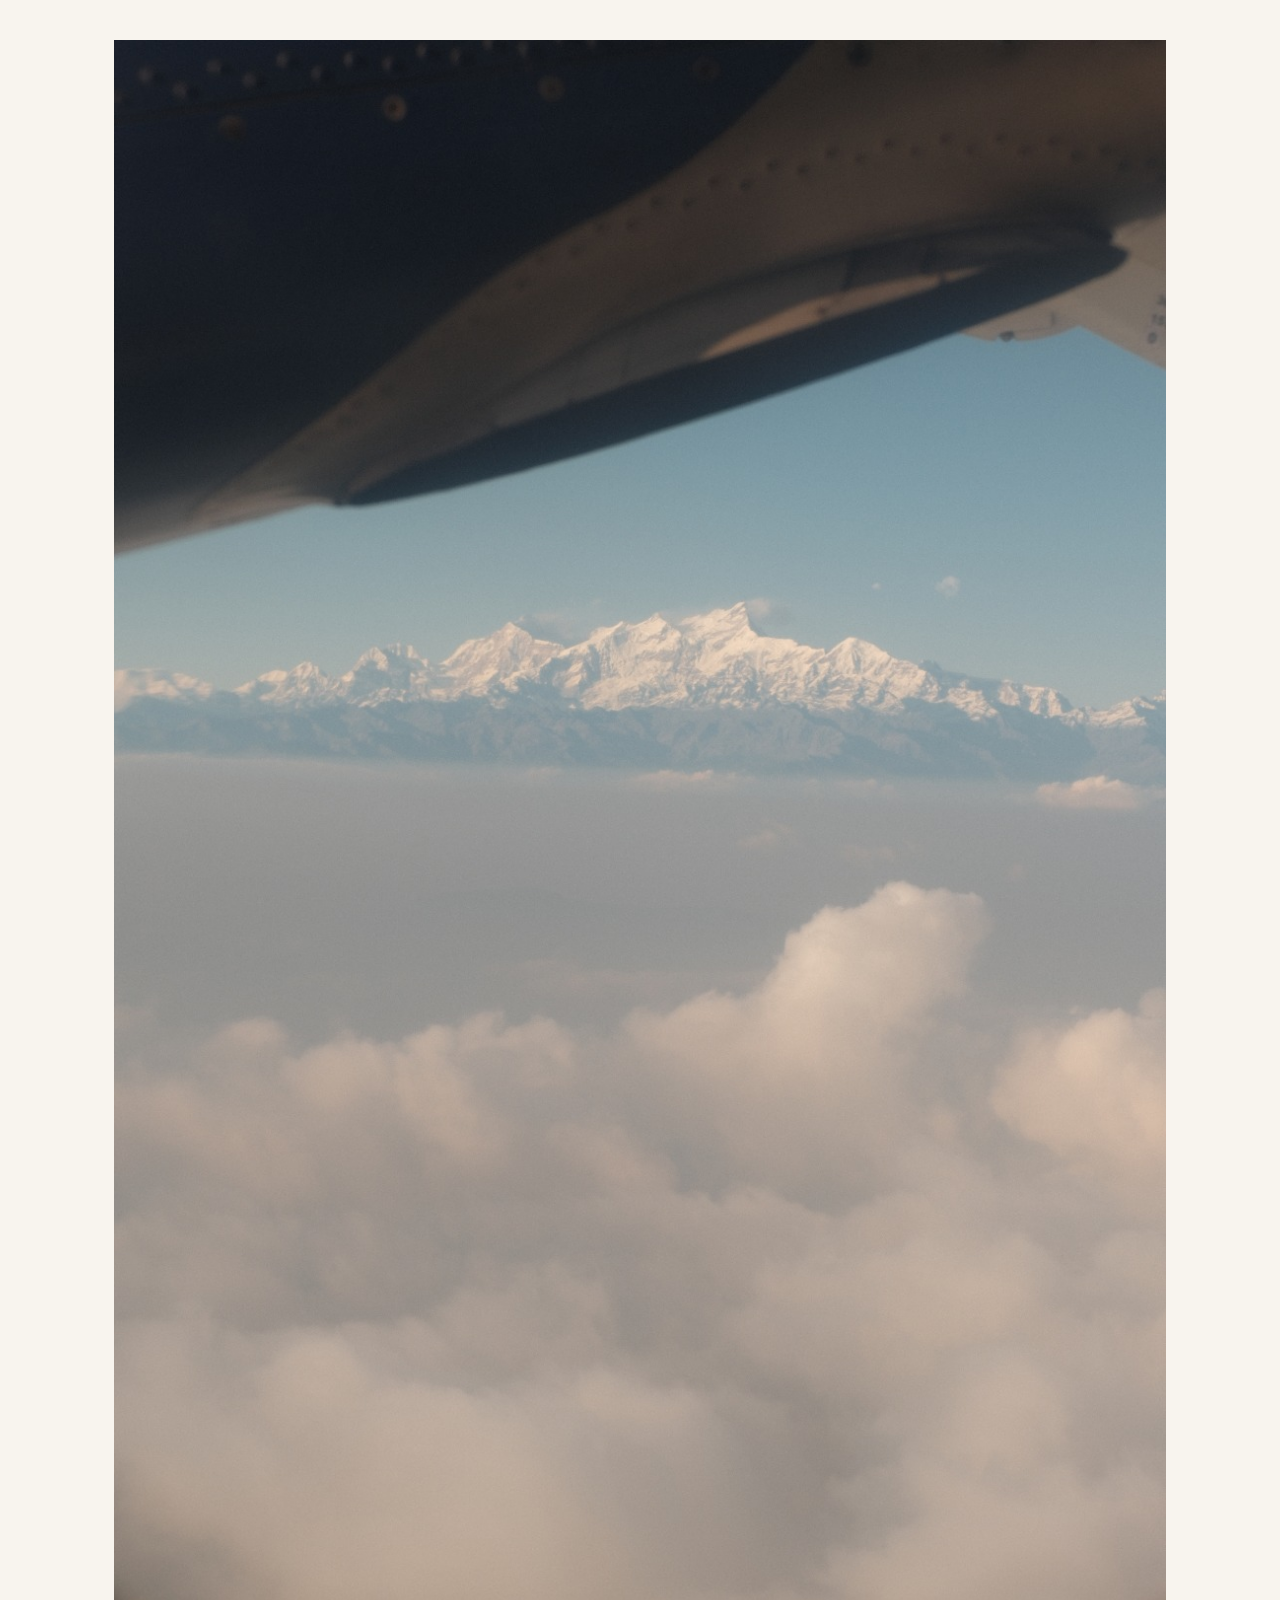
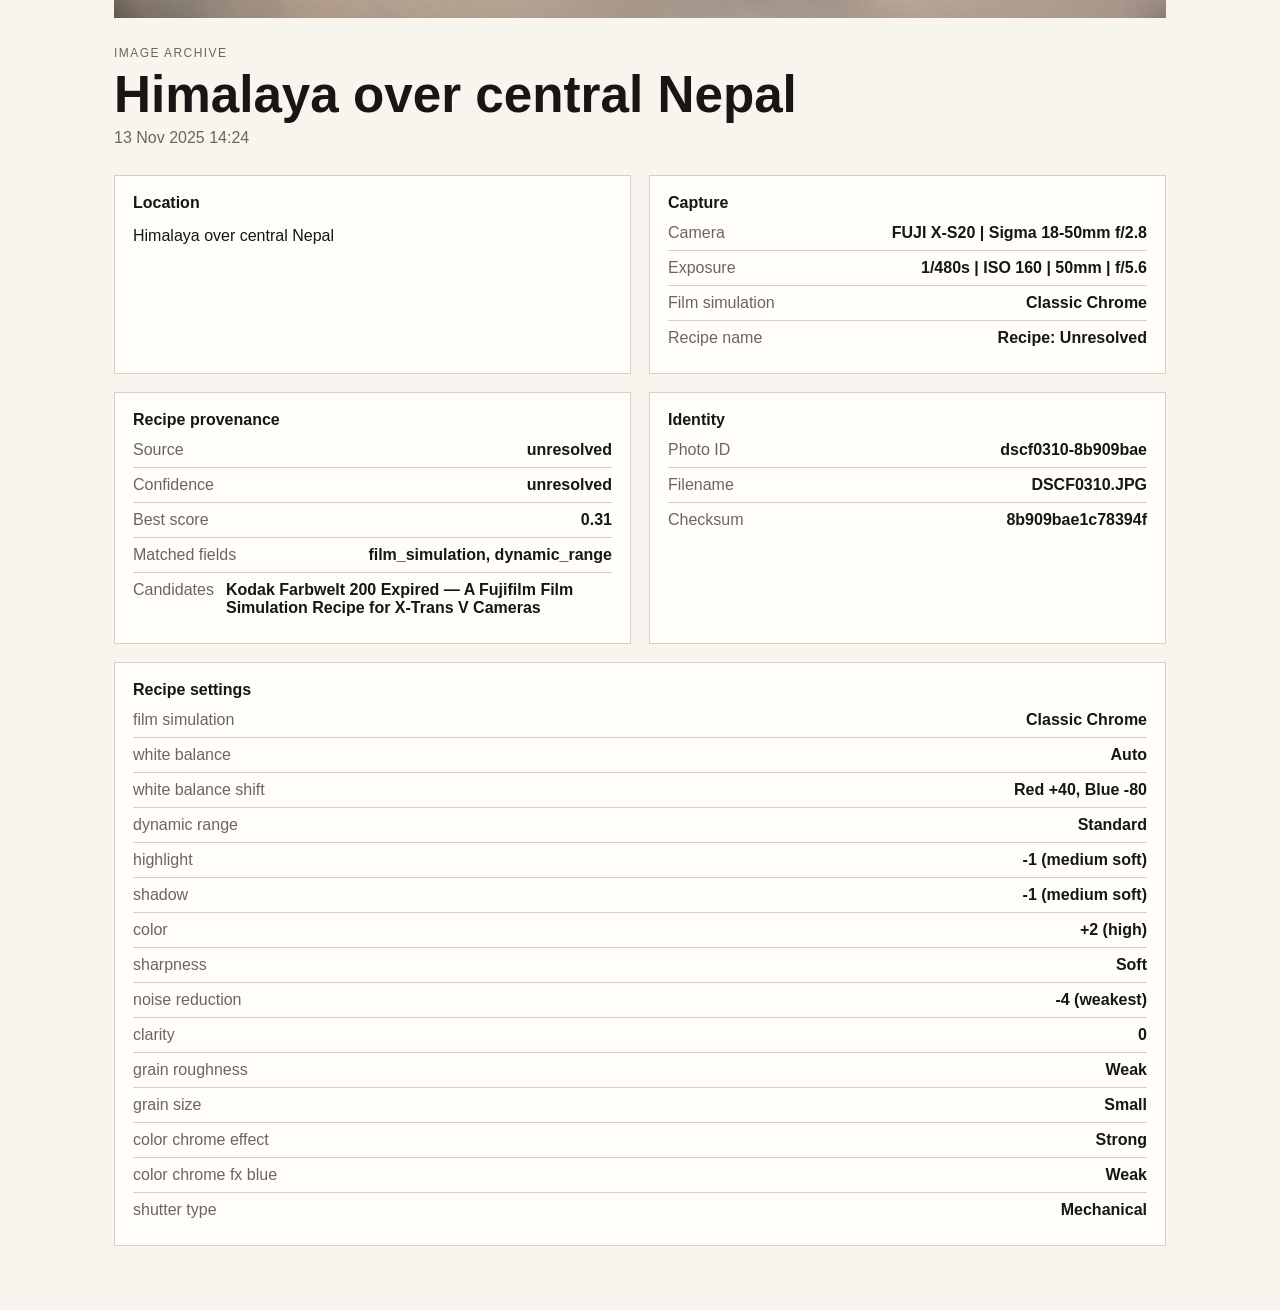
==== p/dscf0310-8b909bae/index.html @ 3bfbaed7 "Publish photo archive" ====
<!doctype html>
<html lang="en">
<head>
  <meta charset="utf-8" />
  <meta name="viewport" content="width=device-width, initial-scale=1" />
  <meta name="photo-id" content="dscf0310-8b909bae" />
  <title>Himalaya over central Nepal - dscf0310-8b909bae</title>
  <link rel="stylesheet" href="/assets/site.css" />
</head>
<body data-photo-id="dscf0310-8b909bae">
  <main class="wrap page" data-photo-id="dscf0310-8b909bae">
    <figure class="hero">
      <img src="/images/dscf0310-8b909bae/hero.jpg" alt="Himalaya over central Nepal" />
    </figure>
    <header class="page-header">
      <p class="eyebrow">Image Archive</p>
      <h1>Himalaya over central Nepal</h1>
      <p class="lede">13 Nov 2025  14:24</p>
    </header>
    <section class="meta-grid">
      <section class="meta-card">
        <h3>Location</h3>
        <p>Himalaya over central Nepal</p>
        <p class="muted"></p>
      </section>
      <section class="meta-card">
        <h3>Capture</h3>
        <ul>
          <li><span>Camera</span><strong>FUJI X-S20  |  Sigma 18-50mm f/2.8</strong></li>
          <li><span>Exposure</span><strong>1/480s  |  ISO 160  |  50mm  |  f/5.6</strong></li>
          <li><span>Film simulation</span><strong>Classic Chrome</strong></li>
          <li><span>Recipe name</span><strong>Recipe: Unresolved</strong></li>
        </ul>
      </section>
      <section class="meta-card">
        <h3>Recipe provenance</h3>
        <ul>
          <li><span>Source</span><strong>unresolved</strong></li>
          <li><span>Confidence</span><strong>unresolved</strong></li>
          <li><span>Best score</span><strong>0.31</strong></li>
          <li><span>Matched fields</span><strong>film_simulation, dynamic_range</strong></li>
          <li><span>Candidates</span><strong>Kodak Farbwelt 200 Expired — A Fujifilm Film Simulation Recipe for X-Trans V Cameras</strong></li>
        </ul>
      </section>
      <section class="meta-card">
        <h3>Identity</h3>
        <ul>
          <li><span>Photo ID</span><strong>dscf0310-8b909bae</strong></li>
          <li><span>Filename</span><strong>DSCF0310.JPG</strong></li>
          <li><span>Checksum</span><strong>8b909bae1c78394f</strong></li>
        </ul>
      </section>
      
      
      <section class="meta-card wide">
        <h3>Recipe settings</h3>
        <ul class="settings-list">
          <li><span>film simulation</span><strong>Classic Chrome</strong></li>
<li><span>white balance</span><strong>Auto</strong></li>
<li><span>white balance shift</span><strong>Red +40, Blue -80</strong></li>
<li><span>dynamic range</span><strong>Standard</strong></li>
<li><span>highlight</span><strong>-1 (medium soft)</strong></li>
<li><span>shadow</span><strong>-1 (medium soft)</strong></li>
<li><span>color</span><strong>+2 (high)</strong></li>
<li><span>sharpness</span><strong>Soft</strong></li>
<li><span>noise reduction</span><strong>-4 (weakest)</strong></li>
<li><span>clarity</span><strong>0</strong></li>
<li><span>grain roughness</span><strong>Weak</strong></li>
<li><span>grain size</span><strong>Small</strong></li>
<li><span>color chrome effect</span><strong>Strong</strong></li>
<li><span>color chrome fx blue</span><strong>Weak</strong></li>
<li><span>shutter type</span><strong>Mechanical</strong></li>
        </ul>
      </section>
    </section>
  </main>
</body>
</html>
---- assets/site.css ----
:root {
  --paper: #f8f4ee;
  --ink: #181614;
  --muted: #6d655d;
  --rule: #d9cec0;
  --accent: #8c6e44;
  --panel: #fffdfa;
}

* { box-sizing: border-box; }
body {
  margin: 0;
  background: var(--paper);
  color: var(--ink);
  font-family: "Public Sans", Arial, sans-serif;
}
a { color: inherit; }
.wrap {
  max-width: 1100px;
  margin: 0 auto;
  padding: 40px 24px 64px;
}
.site-header, .page-header {
  margin-bottom: 28px;
}
.eyebrow {
  margin: 0 0 8px;
  text-transform: uppercase;
  letter-spacing: .12em;
  font-size: 12px;
  color: var(--muted);
}
h1 {
  margin: 0 0 8px;
  font-size: clamp(28px, 4vw, 52px);
  line-height: 1.05;
}
.lede {
  margin: 0;
  color: var(--muted);
}
.grid {
  display: grid;
  grid-template-columns: repeat(auto-fill, minmax(240px, 1fr));
  gap: 18px;
}
.card {
  display: block;
  text-decoration: none;
  background: var(--panel);
  border: 1px solid var(--rule);
  padding: 10px;
}
.card img {
  width: 100%;
  display: block;
  margin-bottom: 10px;
}
.card__label {
  display: block;
  font-weight: 600;
}
.card__meta {
  display: block;
  margin-top: 4px;
  color: var(--muted);
  font-size: 14px;
}
.hero {
  margin: 0 0 28px;
}
.hero img {
  width: 100%;
  display: block;
}
.meta-grid {
  display: grid;
  grid-template-columns: repeat(2, minmax(0, 1fr));
  gap: 18px;
}
.meta-card {
  background: var(--panel);
  border: 1px solid var(--rule);
  padding: 18px;
}
.meta-card.wide {
  grid-column: 1 / -1;
}
.meta-card h3 {
  margin: 0 0 12px;
  font-size: 16px;
}
.meta-card p {
  margin: 0 0 8px;
  line-height: 1.5;
}
.meta-card .muted {
  color: var(--muted);
}
.meta-card ul {
  list-style: none;
  margin: 0;
  padding: 0;
}
.meta-card li {
  display: flex;
  justify-content: space-between;
  gap: 12px;
  padding: 8px 0;
  border-top: 1px solid var(--rule);
}
.meta-card li:first-child {
  border-top: 0;
  padding-top: 0;
}
.meta-card li span {
  color: var(--muted);
}
.settings-list li {
  align-items: start;
}
.settings-list strong {
  text-align: right;
  max-width: 58%;
}
@media (max-width: 720px) {
  .meta-grid {
    grid-template-columns: 1fr;
  }
  .meta-card li {
    flex-direction: column;
    gap: 4px;
  }
  .settings-list strong {
    max-width: 100%;
    text-align: left;
  }
}
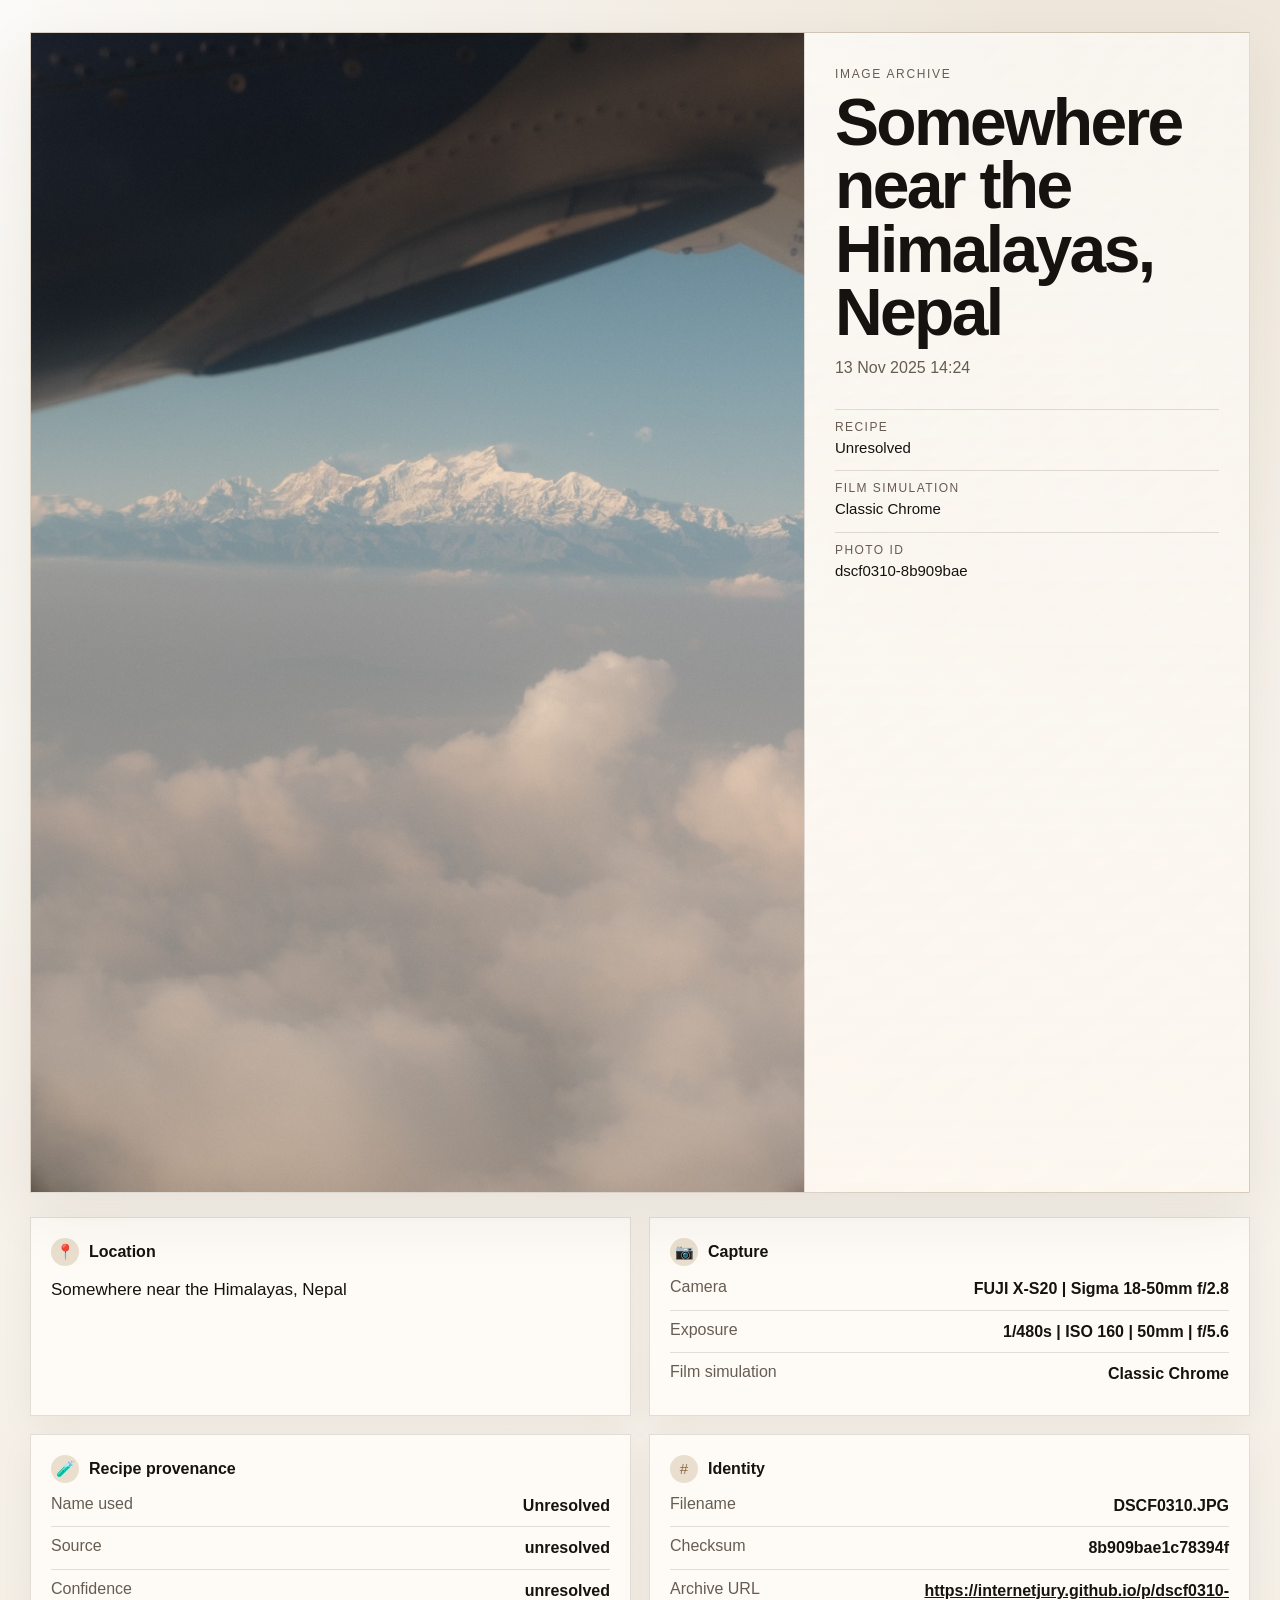
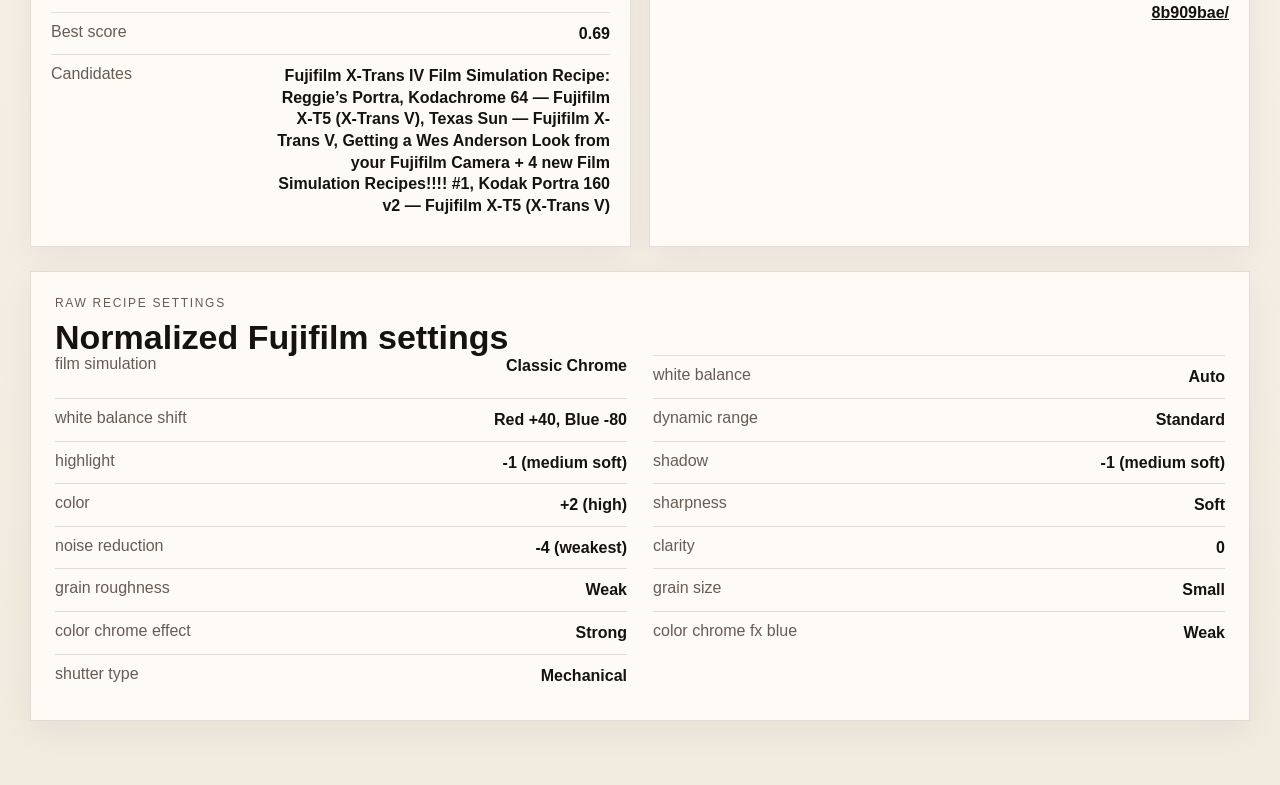
==== commit 7a4d5359: "Publish photo archive" ====
--- a/p/dscf0310-8b909bae/index.html
+++ b/p/dscf0310-8b909bae/index.html
@@ -4,58 +4,88 @@
   <meta charset="utf-8" />
   <meta name="viewport" content="width=device-width, initial-scale=1" />
   <meta name="photo-id" content="dscf0310-8b909bae" />
-  <title>Himalaya over central Nepal - dscf0310-8b909bae</title>
+  <title>Somewhere near the Himalayas, Nepal · dscf0310-8b909bae</title>
   <link rel="stylesheet" href="/assets/site.css" />
 </head>
-<body data-photo-id="dscf0310-8b909bae">
-  <main class="wrap page" data-photo-id="dscf0310-8b909bae">
-    <figure class="hero">
-      <img src="/images/dscf0310-8b909bae/hero.jpg" alt="Himalaya over central Nepal" />
-    </figure>
-    <header class="page-header">
-      <p class="eyebrow">Image Archive</p>
-      <h1>Himalaya over central Nepal</h1>
-      <p class="lede">13 Nov 2025  14:24</p>
-    </header>
+<body class="archive-page" data-photo-id="dscf0310-8b909bae">
+  <main class="shell page" data-photo-id="dscf0310-8b909bae">
+    <section class="page-hero">
+      <div class="page-hero__media">
+        <img src="/images/dscf0310-8b909bae/hero.jpg" alt="Somewhere near the Himalayas, Nepal" />
+      </div>
+      <div class="page-hero__aside">
+        <p class="eyebrow">Image archive</p>
+        <h1>Somewhere near the Himalayas, Nepal</h1>
+        <p class="lede">13 Nov 2025  14:24</p>
+        <dl class="hero-facts">
+          <div><dt>Recipe</dt><dd>Unresolved</dd></div>
+          <div><dt>Film simulation</dt><dd>Classic Chrome</dd></div>
+          <div><dt>Photo ID</dt><dd>dscf0310-8b909bae</dd></div>
+        </dl>
+      </div>
+    </section>
+
     <section class="meta-grid">
-      <section class="meta-card">
-        <h3>Location</h3>
-        <p>Himalaya over central Nepal</p>
-        <p class="muted"></p>
-      </section>
-      <section class="meta-card">
-        <h3>Capture</h3>
-        <ul>
+      <article class="meta-card">
+        <div class="meta-card__header">
+          <span class="meta-card__icon">📍</span>
+          <h3>Location</h3>
+        </div>
+        <p class="meta-card__value">Somewhere near the Himalayas, Nepal</p>
+        <p class="meta-card__muted"></p>
+        
+      </article>
+
+      <article class="meta-card">
+        <div class="meta-card__header">
+          <span class="meta-card__icon">📷</span>
+          <h3>Capture</h3>
+        </div>
+        <ul class="fact-list">
           <li><span>Camera</span><strong>FUJI X-S20  |  Sigma 18-50mm f/2.8</strong></li>
           <li><span>Exposure</span><strong>1/480s  |  ISO 160  |  50mm  |  f/5.6</strong></li>
           <li><span>Film simulation</span><strong>Classic Chrome</strong></li>
-          <li><span>Recipe name</span><strong>Recipe: Unresolved</strong></li>
         </ul>
-      </section>
-      <section class="meta-card">
-        <h3>Recipe provenance</h3>
-        <ul>
+      </article>
+
+      <article class="meta-card">
+        <div class="meta-card__header">
+          <span class="meta-card__icon">🧪</span>
+          <h3>Recipe provenance</h3>
+        </div>
+        <ul class="fact-list">
+          <li><span>Name used</span><strong>Unresolved</strong></li>
           <li><span>Source</span><strong>unresolved</strong></li>
           <li><span>Confidence</span><strong>unresolved</strong></li>
-          <li><span>Best score</span><strong>0.31</strong></li>
-          <li><span>Matched fields</span><strong>film_simulation, dynamic_range</strong></li>
-          <li><span>Candidates</span><strong>Kodak Farbwelt 200 Expired — A Fujifilm Film Simulation Recipe for X-Trans V Cameras</strong></li>
+          <li><span>Best score</span><strong>0.69</strong></li>
+          <li><span>Candidates</span><strong>Fujifilm X-Trans IV Film Simulation Recipe: Reggie’s Portra, Kodachrome 64 — Fujifilm X-T5 (X-Trans V), Texas Sun — Fujifilm X-Trans V, Getting a Wes Anderson Look from your Fujifilm Camera + 4 new Film Simulation Recipes!!!! #1, Kodak Portra 160 v2 — Fujifilm X-T5 (X-Trans V)</strong></li>
         </ul>
-      </section>
-      <section class="meta-card">
-        <h3>Identity</h3>
-        <ul>
-          <li><span>Photo ID</span><strong>dscf0310-8b909bae</strong></li>
+      </article>
+
+      <article class="meta-card">
+        <div class="meta-card__header">
+          <span class="meta-card__icon">#</span>
+          <h3>Identity</h3>
+        </div>
+        <ul class="fact-list">
           <li><span>Filename</span><strong>DSCF0310.JPG</strong></li>
           <li><span>Checksum</span><strong>8b909bae1c78394f</strong></li>
+          <li><span>Archive URL</span><strong><a href="https://internetjury.github.io/p/dscf0310-8b909bae/">https://internetjury.github.io/p/dscf0310-8b909bae/</a></strong></li>
         </ul>
-      </section>
+      </article>
+
       
-      
-      <section class="meta-card wide">
-        <h3>Recipe settings</h3>
-        <ul class="settings-list">
-          <li><span>film simulation</span><strong>Classic Chrome</strong></li>
+    </section>
+
+    
+
+    <section class="wide-section">
+      <div class="section-heading">
+        <p class="eyebrow">Raw recipe settings</p>
+        <h2>Normalized Fujifilm settings</h2>
+      </div>
+      <ul class="settings-grid">
+        <li><span>film simulation</span><strong>Classic Chrome</strong></li>
 <li><span>white balance</span><strong>Auto</strong></li>
 <li><span>white balance shift</span><strong>Red +40, Blue -80</strong></li>
 <li><span>dynamic range</span><strong>Standard</strong></li>
@@ -70,8 +100,7 @@
 <li><span>color chrome effect</span><strong>Strong</strong></li>
 <li><span>color chrome fx blue</span><strong>Weak</strong></li>
 <li><span>shutter type</span><strong>Mechanical</strong></li>
-        </ul>
-      </section>
+      </ul>
     </section>
   </main>
 </body>
--- a/assets/site.css
+++ b/assets/site.css
@@ -1,138 +1,302 @@
 :root {
-  --paper: #f8f4ee;
-  --ink: #181614;
-  --muted: #6d655d;
-  --rule: #d9cec0;
-  --accent: #8c6e44;
-  --panel: #fffdfa;
+  --paper: #f4efe6;
+  --ink: #16120f;
+  --muted: #665c53;
+  --rule: rgba(103, 87, 74, 0.18);
+  --panel: rgba(255, 252, 248, 0.84);
+  --panel-strong: rgba(255, 252, 248, 0.92);
+  --accent: #8a6944;
+  --accent-soft: #eadfce;
+  --glow: rgba(139, 110, 68, 0.16);
+  --hero-grad: linear-gradient(135deg, rgba(255,255,255,0.72), rgba(234,223,206,0.6) 45%, rgba(183,149,102,0.18));
 }
 
 * { box-sizing: border-box; }
+html, body { margin: 0; }
 body {
-  margin: 0;
-  background: var(--paper);
+  background:
+    radial-gradient(circle at top left, rgba(255,255,255,0.8), transparent 38%),
+    linear-gradient(180deg, #efe7db 0%, #f8f4ed 32%, #f1eadf 100%);
   color: var(--ink);
   font-family: "Public Sans", Arial, sans-serif;
 }
 a { color: inherit; }
-.wrap {
-  max-width: 1100px;
+img { display: block; max-width: 100%; }
+
+.shell {
+  width: min(1220px, calc(100vw - 40px));
   margin: 0 auto;
-  padding: 40px 24px 64px;
-}
-.site-header, .page-header {
+  padding: 32px 0 64px;
+}
+
+.eyebrow {
+  margin: 0 0 10px;
+  text-transform: uppercase;
+  letter-spacing: 0.14em;
+  font-size: 12px;
+  color: var(--muted);
+}
+
+.lede {
+  margin: 0;
+  color: var(--muted);
+  line-height: 1.55;
+}
+
+h1, h2, h3, p { margin-top: 0; }
+h1 {
+  margin-bottom: 12px;
+  font-size: clamp(34px, 6vw, 66px);
+  line-height: 0.96;
+  letter-spacing: -0.04em;
+}
+
+h2 {
+  margin: 0;
+  font-size: clamp(24px, 3vw, 34px);
+  line-height: 1.03;
+}
+
+h3 {
+  margin: 0;
+  font-size: 16px;
+}
+
+.index-hero,
+.page-hero {
+  position: relative;
+  overflow: hidden;
+  border: 1px solid var(--rule);
+  background: var(--hero-grad);
+  backdrop-filter: blur(18px);
+  box-shadow: 0 20px 60px rgba(46, 35, 22, 0.08);
+}
+
+.index-hero {
+  padding: 48px;
   margin-bottom: 28px;
 }
-.eyebrow {
-  margin: 0 0 8px;
-  text-transform: uppercase;
-  letter-spacing: .12em;
-  font-size: 12px;
-  color: var(--muted);
-}
-h1 {
-  margin: 0 0 8px;
-  font-size: clamp(28px, 4vw, 52px);
-  line-height: 1.05;
-}
-.lede {
-  margin: 0;
-  color: var(--muted);
-}
-.grid {
-  display: grid;
-  grid-template-columns: repeat(auto-fill, minmax(240px, 1fr));
+
+.archive-grid {
+  display: grid;
+  grid-template-columns: repeat(auto-fit, minmax(250px, 1fr));
   gap: 18px;
 }
-.card {
+
+.archive-card {
   display: block;
   text-decoration: none;
   background: var(--panel);
   border: 1px solid var(--rule);
-  padding: 10px;
-}
-.card img {
+  overflow: hidden;
+  transition: transform .18s ease, box-shadow .18s ease;
+  box-shadow: 0 16px 40px rgba(42, 29, 16, 0.06);
+}
+
+.archive-card:hover {
+  transform: translateY(-2px);
+  box-shadow: 0 20px 44px rgba(42, 29, 16, 0.12);
+}
+
+.archive-card__image img {
   width: 100%;
+  aspect-ratio: 4 / 3;
+  object-fit: cover;
+}
+
+.archive-card__body {
+  padding: 16px 18px 18px;
+}
+
+.archive-card__eyebrow,
+.archive-card__meta {
   display: block;
-  margin-bottom: 10px;
-}
-.card__label {
+  color: var(--muted);
+  font-size: 13px;
+}
+
+.archive-card__eyebrow {
+  margin-bottom: 8px;
+  letter-spacing: 0.08em;
+  text-transform: uppercase;
+}
+
+.archive-card__label {
   display: block;
-  font-weight: 600;
-}
-.card__meta {
-  display: block;
-  margin-top: 4px;
-  color: var(--muted);
-  font-size: 14px;
-}
-.hero {
-  margin: 0 0 28px;
-}
-.hero img {
+  margin-bottom: 6px;
+  font-size: 18px;
+  line-height: 1.22;
+}
+
+.page {
+  display: grid;
+  gap: 24px;
+}
+
+.page-hero {
+  display: grid;
+  grid-template-columns: minmax(0, 1.65fr) minmax(280px, 0.95fr);
+  gap: 0;
+}
+
+.page-hero__media {
+  min-height: 520px;
+  background: rgba(255,255,255,0.22);
+}
+
+.page-hero__media img {
   width: 100%;
-  display: block;
-}
+  height: 100%;
+  object-fit: cover;
+}
+
+.page-hero__aside {
+  padding: 34px 30px;
+  background: linear-gradient(180deg, rgba(255,255,255,0.64), rgba(255,250,244,0.86));
+  border-left: 1px solid var(--rule);
+}
+
+.hero-facts {
+  display: grid;
+  gap: 12px;
+  margin: 28px 0 0;
+}
+
+.hero-facts div {
+  padding-top: 10px;
+  border-top: 1px solid var(--rule);
+}
+
+.hero-facts dt {
+  margin-bottom: 4px;
+  color: var(--muted);
+  font-size: 12px;
+  text-transform: uppercase;
+  letter-spacing: .12em;
+}
+
+.hero-facts dd {
+  margin: 0;
+  font-size: 15px;
+  line-height: 1.35;
+}
+
 .meta-grid {
   display: grid;
   grid-template-columns: repeat(2, minmax(0, 1fr));
   gap: 18px;
 }
+
+.meta-card,
+.editorial-note,
+.wide-section {
+  background: var(--panel-strong);
+  border: 1px solid var(--rule);
+  box-shadow: 0 10px 32px rgba(42, 29, 16, 0.05);
+}
+
 .meta-card {
-  background: var(--panel);
-  border: 1px solid var(--rule);
-  padding: 18px;
-}
-.meta-card.wide {
-  grid-column: 1 / -1;
-}
-.meta-card h3 {
-  margin: 0 0 12px;
-  font-size: 16px;
-}
-.meta-card p {
-  margin: 0 0 8px;
-  line-height: 1.5;
-}
-.meta-card .muted {
-  color: var(--muted);
-}
-.meta-card ul {
+  padding: 20px;
+}
+
+.meta-card__header {
+  display: flex;
+  align-items: center;
+  gap: 10px;
+  margin-bottom: 12px;
+}
+
+.meta-card__icon {
+  display: inline-flex;
+  align-items: center;
+  justify-content: center;
+  width: 28px;
+  height: 28px;
+  border-radius: 999px;
+  background: var(--accent-soft);
+  color: var(--accent);
+  font-size: 15px;
+}
+
+.meta-card__value {
+  margin-bottom: 8px;
+  font-size: 17px;
+  line-height: 1.38;
+}
+
+.meta-card__muted,
+.meta-card__source {
+  margin: 0;
+  color: var(--muted);
+  font-size: 14px;
+  line-height: 1.45;
+}
+
+.meta-card__source a {
+  color: var(--accent);
+}
+
+.fact-list,
+.settings-grid {
   list-style: none;
   margin: 0;
   padding: 0;
 }
-.meta-card li {
+
+.fact-list li,
+.settings-grid li {
   display: flex;
   justify-content: space-between;
-  gap: 12px;
-  padding: 8px 0;
+  gap: 16px;
+  padding: 10px 0;
   border-top: 1px solid var(--rule);
 }
-.meta-card li:first-child {
+
+.fact-list li:first-child,
+.settings-grid li:first-child {
   border-top: 0;
   padding-top: 0;
 }
-.meta-card li span {
-  color: var(--muted);
-}
-.settings-list li {
-  align-items: start;
-}
-.settings-list strong {
+
+.fact-list span,
+.settings-grid span {
+  color: var(--muted);
+}
+
+.fact-list strong,
+.settings-grid strong {
   text-align: right;
-  max-width: 58%;
-}
-@media (max-width: 720px) {
-  .meta-grid {
+  max-width: 60%;
+  line-height: 1.35;
+}
+
+.editorial-note,
+.wide-section {
+  padding: 24px;
+}
+
+.settings-grid {
+  display: grid;
+  grid-template-columns: repeat(2, minmax(0, 1fr));
+  column-gap: 26px;
+}
+
+@media (max-width: 940px) {
+  .page-hero {
     grid-template-columns: 1fr;
   }
-  .meta-card li {
-    flex-direction: column;
-    gap: 4px;
+
+  .page-hero__media {
+    min-height: 360px;
   }
-  .settings-list strong {
-    max-width: 100%;
-    text-align: left;
+
+  .page-hero__aside {
+    border-left: 0;
+    border-top: 1px solid var(--rule);
+  }
+
+  .meta-grid,
+  .settings-grid {
+    grid-template-columns: 1fr;
   }
 }
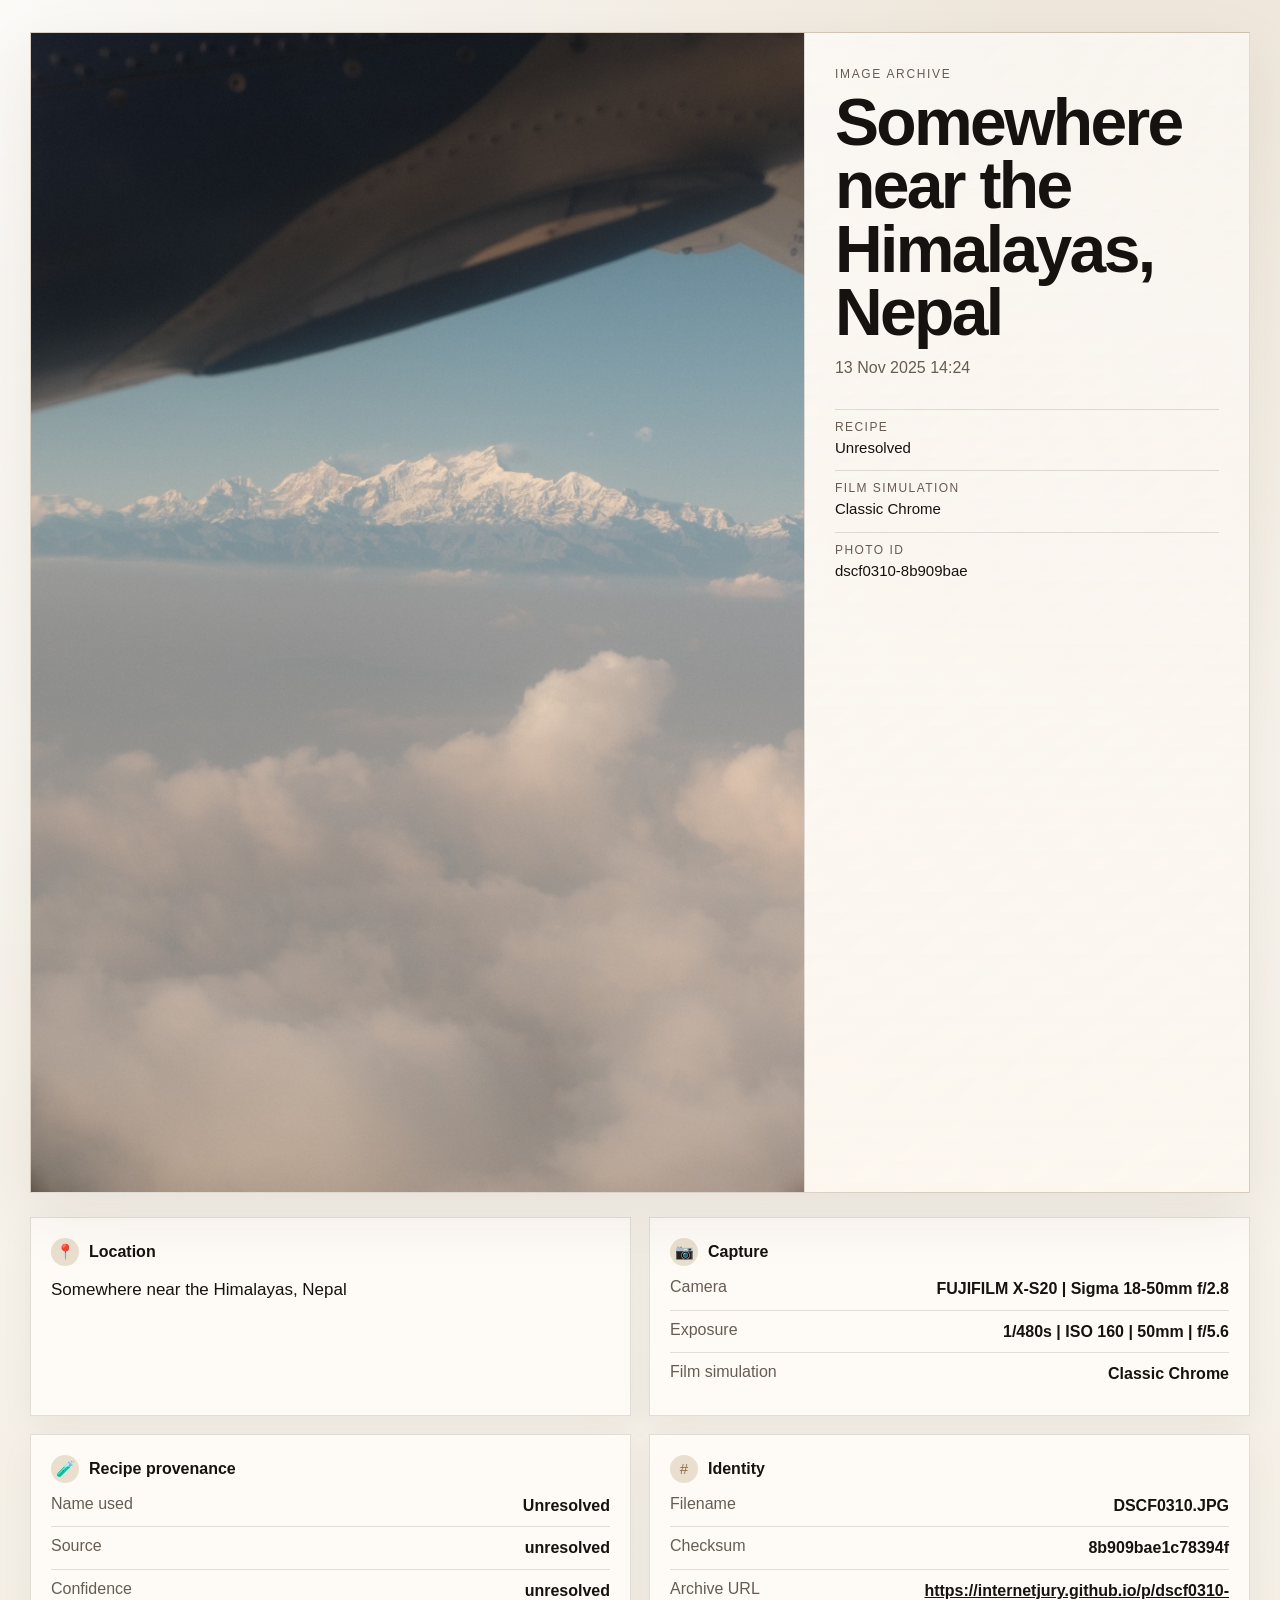
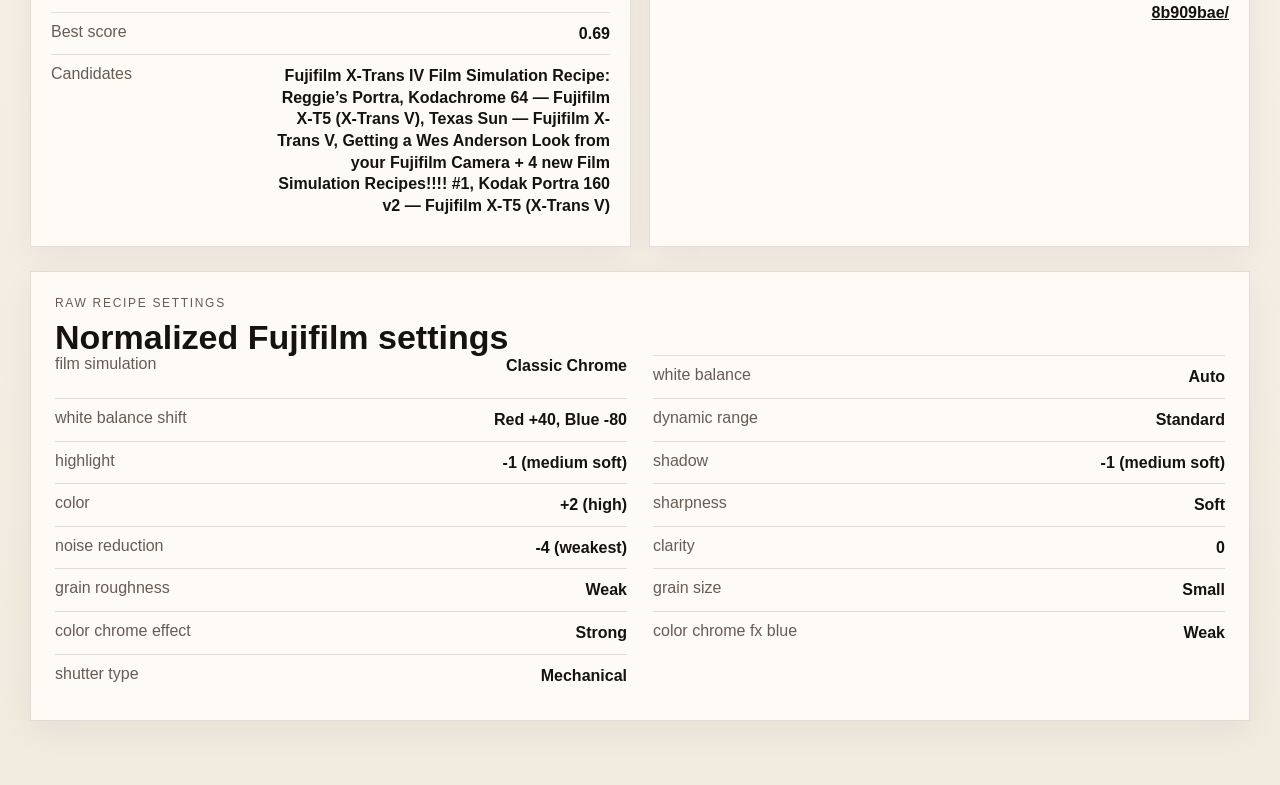
==== commit a0efde4e: "Publish photo archive" ====
--- a/p/dscf0310-8b909bae/index.html
+++ b/p/dscf0310-8b909bae/index.html
@@ -42,7 +42,7 @@
           <h3>Capture</h3>
         </div>
         <ul class="fact-list">
-          <li><span>Camera</span><strong>FUJI X-S20  |  Sigma 18-50mm f/2.8</strong></li>
+          <li><span>Camera</span><strong>FUJIFILM X-S20  |  Sigma 18-50mm f/2.8</strong></li>
           <li><span>Exposure</span><strong>1/480s  |  ISO 160  |  50mm  |  f/5.6</strong></li>
           <li><span>Film simulation</span><strong>Classic Chrome</strong></li>
         </ul>
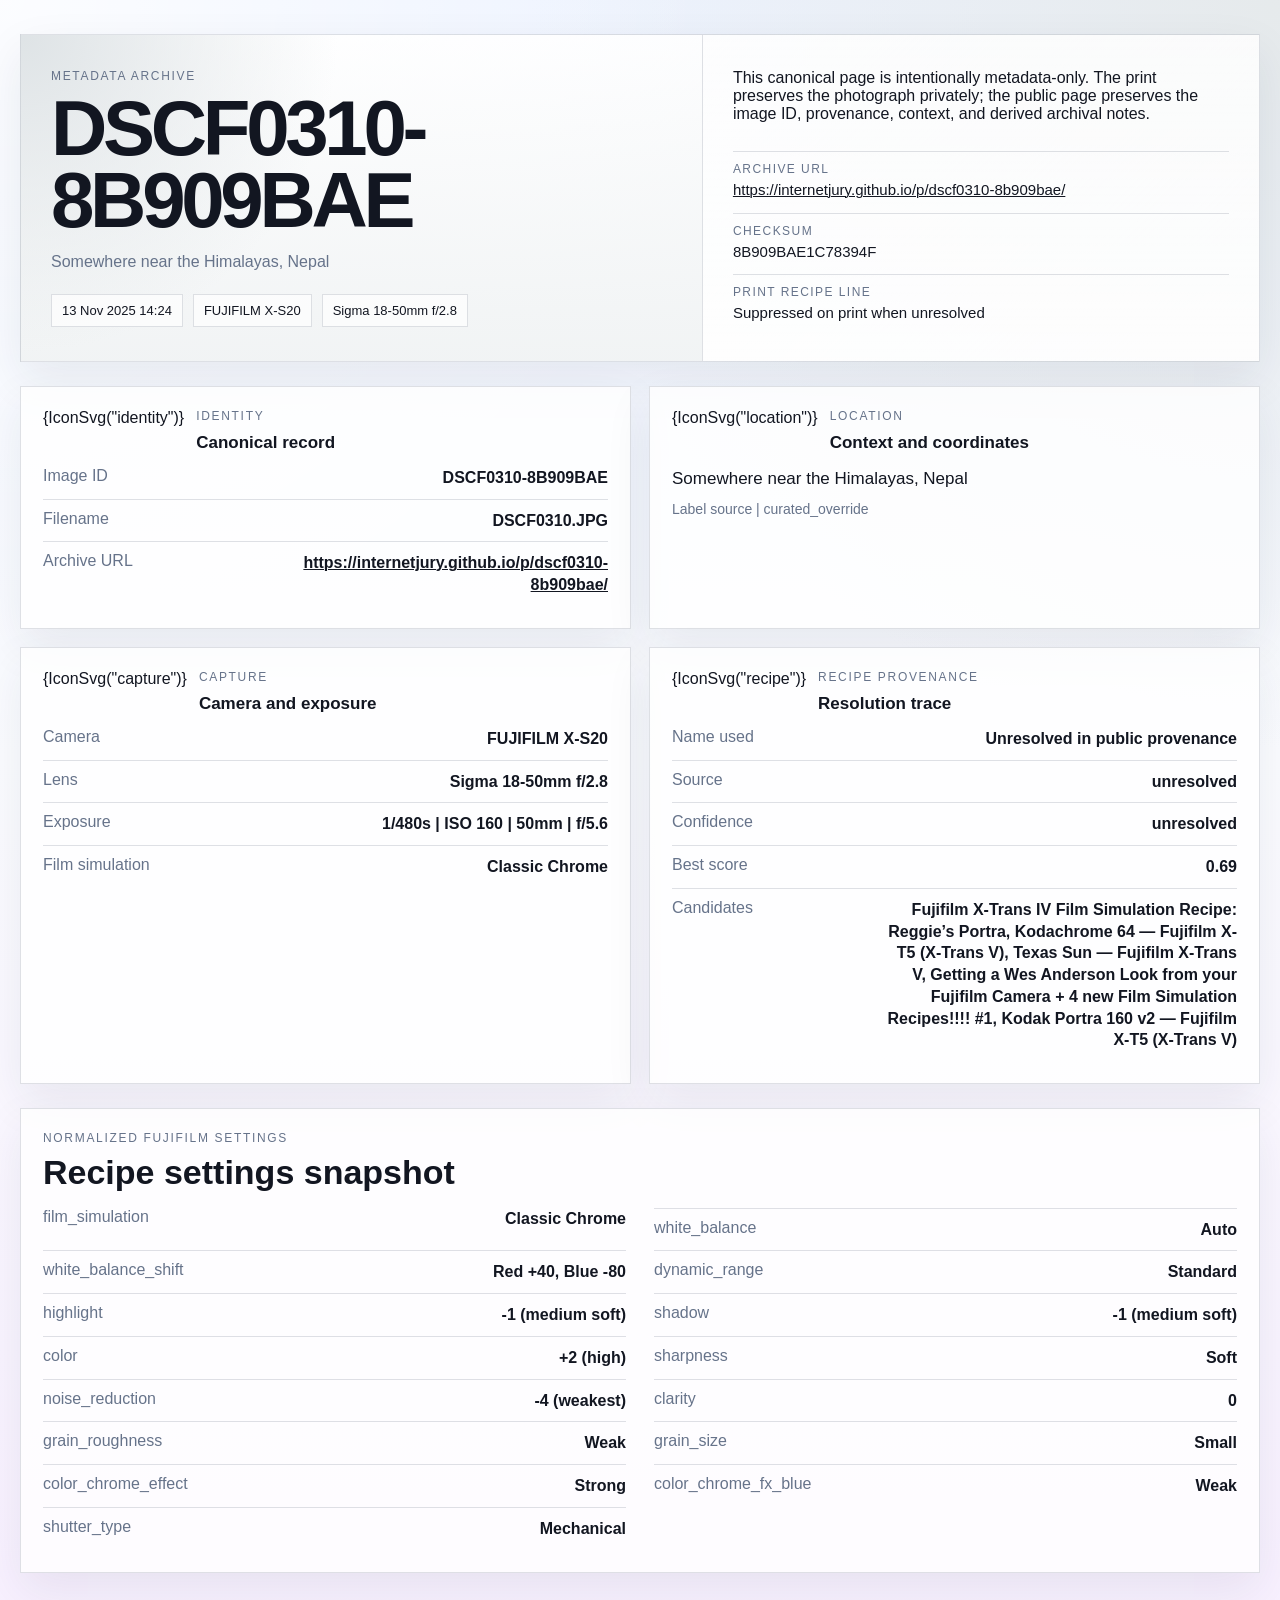
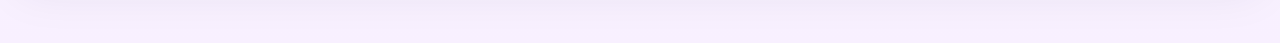
==== commit 0d8a8259: "Publish photo archive" ====
--- a/p/dscf0310-8b909bae/index.html
+++ b/p/dscf0310-8b909bae/index.html
@@ -3,24 +3,30 @@
 <head>
   <meta charset="utf-8" />
   <meta name="viewport" content="width=device-width, initial-scale=1" />
+  <meta name="robots" content="noindex,noimageindex,nofollow" />
   <meta name="photo-id" content="dscf0310-8b909bae" />
-  <title>Somewhere near the Himalayas, Nepal · dscf0310-8b909bae</title>
+  <title>DSCF0310-8B909BAE | Internet Jury Archive</title>
   <link rel="stylesheet" href="/assets/site.css" />
 </head>
-<body class="archive-page" data-photo-id="dscf0310-8b909bae">
+<body class="archive-page" data-photo-id="dscf0310-8b909bae" style="--accent:#738A94;--accent-soft:#D8DEE1;--panel:#EEF1F2;--date-accent:#63777F;--weather-accent:#96A7AF;">
   <main class="shell page" data-photo-id="dscf0310-8b909bae">
     <section class="page-hero">
-      <div class="page-hero__media">
-        <img src="/images/dscf0310-8b909bae/hero.jpg" alt="Somewhere near the Himalayas, Nepal" />
+      <div class="page-hero__identity">
+        <p class="eyebrow">Metadata archive</p>
+        <h1>DSCF0310-8B909BAE</h1>
+        <p class="lede">Somewhere near the Himalayas, Nepal</p>
+        <div class="hero-badges">
+          <span>13 Nov 2025  14:24</span>
+          <span>FUJIFILM X-S20</span>
+          <span>Sigma 18-50mm f/2.8</span>
+        </div>
       </div>
-      <div class="page-hero__aside">
-        <p class="eyebrow">Image archive</p>
-        <h1>Somewhere near the Himalayas, Nepal</h1>
-        <p class="lede">13 Nov 2025  14:24</p>
+      <div class="page-hero__statement">
+        <p>This canonical page is intentionally metadata-only. The print preserves the photograph privately; the public page preserves the image ID, provenance, context, and derived archival notes.</p>
         <dl class="hero-facts">
-          <div><dt>Recipe</dt><dd>Unresolved</dd></div>
-          <div><dt>Film simulation</dt><dd>Classic Chrome</dd></div>
-          <div><dt>Photo ID</dt><dd>dscf0310-8b909bae</dd></div>
+          <div><dt>Archive URL</dt><dd><a href="https://internetjury.github.io/p/dscf0310-8b909bae/">https://internetjury.github.io/p/dscf0310-8b909bae/</a></dd></div>
+          <div><dt>Checksum</dt><dd>8B909BAE1C78394F</dd></div>
+          <div><dt>Print recipe line</dt><dd>Suppressed on print when unresolved</dd></div>
         </dl>
       </div>
     </section>
@@ -28,21 +34,44 @@
     <section class="meta-grid">
       <article class="meta-card">
         <div class="meta-card__header">
-          <span class="meta-card__icon">📍</span>
-          <h3>Location</h3>
+          {IconSvg("identity")}
+          <div>
+            <p class="meta-card__eyebrow">Identity</p>
+            <h3>Canonical record</h3>
+          </div>
+        </div>
+        <ul class="fact-list">
+          <li><span>Image ID</span><strong>DSCF0310-8B909BAE</strong></li>
+          <li><span>Filename</span><strong>DSCF0310.JPG</strong></li>
+          <li><span>Archive URL</span><strong><a href="https://internetjury.github.io/p/dscf0310-8b909bae/">https://internetjury.github.io/p/dscf0310-8b909bae/</a></strong></li>
+        </ul>
+      </article>
+
+      <article class="meta-card">
+        <div class="meta-card__header">
+          {IconSvg("location")}
+          <div>
+            <p class="meta-card__eyebrow">Location</p>
+            <h3>Context and coordinates</h3>
+          </div>
         </div>
         <p class="meta-card__value">Somewhere near the Himalayas, Nepal</p>
         <p class="meta-card__muted"></p>
+        <p class="meta-card__source">Label source | curated_override</p>
         
       </article>
 
       <article class="meta-card">
         <div class="meta-card__header">
-          <span class="meta-card__icon">📷</span>
-          <h3>Capture</h3>
+          {IconSvg("capture")}
+          <div>
+            <p class="meta-card__eyebrow">Capture</p>
+            <h3>Camera and exposure</h3>
+          </div>
         </div>
         <ul class="fact-list">
-          <li><span>Camera</span><strong>FUJIFILM X-S20  |  Sigma 18-50mm f/2.8</strong></li>
+          <li><span>Camera</span><strong>FUJIFILM X-S20</strong></li>
+          <li><span>Lens</span><strong>Sigma 18-50mm f/2.8</strong></li>
           <li><span>Exposure</span><strong>1/480s  |  ISO 160  |  50mm  |  f/5.6</strong></li>
           <li><span>Film simulation</span><strong>Classic Chrome</strong></li>
         </ul>
@@ -50,27 +79,18 @@
 
       <article class="meta-card">
         <div class="meta-card__header">
-          <span class="meta-card__icon">🧪</span>
-          <h3>Recipe provenance</h3>
+          {IconSvg("recipe")}
+          <div>
+            <p class="meta-card__eyebrow">Recipe provenance</p>
+            <h3>Resolution trace</h3>
+          </div>
         </div>
         <ul class="fact-list">
-          <li><span>Name used</span><strong>Unresolved</strong></li>
+          <li><span>Name used</span><strong>Unresolved in public provenance</strong></li>
           <li><span>Source</span><strong>unresolved</strong></li>
           <li><span>Confidence</span><strong>unresolved</strong></li>
           <li><span>Best score</span><strong>0.69</strong></li>
           <li><span>Candidates</span><strong>Fujifilm X-Trans IV Film Simulation Recipe: Reggie’s Portra, Kodachrome 64 — Fujifilm X-T5 (X-Trans V), Texas Sun — Fujifilm X-Trans V, Getting a Wes Anderson Look from your Fujifilm Camera + 4 new Film Simulation Recipes!!!! #1, Kodak Portra 160 v2 — Fujifilm X-T5 (X-Trans V)</strong></li>
-        </ul>
-      </article>
-
-      <article class="meta-card">
-        <div class="meta-card__header">
-          <span class="meta-card__icon">#</span>
-          <h3>Identity</h3>
-        </div>
-        <ul class="fact-list">
-          <li><span>Filename</span><strong>DSCF0310.JPG</strong></li>
-          <li><span>Checksum</span><strong>8b909bae1c78394f</strong></li>
-          <li><span>Archive URL</span><strong><a href="https://internetjury.github.io/p/dscf0310-8b909bae/">https://internetjury.github.io/p/dscf0310-8b909bae/</a></strong></li>
         </ul>
       </article>
 
@@ -81,25 +101,25 @@
 
     <section class="wide-section">
       <div class="section-heading">
-        <p class="eyebrow">Raw recipe settings</p>
-        <h2>Normalized Fujifilm settings</h2>
+        <p class="eyebrow">Normalized Fujifilm settings</p>
+        <h2>Recipe settings snapshot</h2>
       </div>
       <ul class="settings-grid">
-        <li><span>film simulation</span><strong>Classic Chrome</strong></li>
-<li><span>white balance</span><strong>Auto</strong></li>
-<li><span>white balance shift</span><strong>Red +40, Blue -80</strong></li>
-<li><span>dynamic range</span><strong>Standard</strong></li>
+        <li><span>film_simulation</span><strong>Classic Chrome</strong></li>
+<li><span>white_balance</span><strong>Auto</strong></li>
+<li><span>white_balance_shift</span><strong>Red +40, Blue -80</strong></li>
+<li><span>dynamic_range</span><strong>Standard</strong></li>
 <li><span>highlight</span><strong>-1 (medium soft)</strong></li>
 <li><span>shadow</span><strong>-1 (medium soft)</strong></li>
 <li><span>color</span><strong>+2 (high)</strong></li>
 <li><span>sharpness</span><strong>Soft</strong></li>
-<li><span>noise reduction</span><strong>-4 (weakest)</strong></li>
+<li><span>noise_reduction</span><strong>-4 (weakest)</strong></li>
 <li><span>clarity</span><strong>0</strong></li>
-<li><span>grain roughness</span><strong>Weak</strong></li>
-<li><span>grain size</span><strong>Small</strong></li>
-<li><span>color chrome effect</span><strong>Strong</strong></li>
-<li><span>color chrome fx blue</span><strong>Weak</strong></li>
-<li><span>shutter type</span><strong>Mechanical</strong></li>
+<li><span>grain_roughness</span><strong>Weak</strong></li>
+<li><span>grain_size</span><strong>Small</strong></li>
+<li><span>color_chrome_effect</span><strong>Strong</strong></li>
+<li><span>color_chrome_fx_blue</span><strong>Weak</strong></li>
+<li><span>shutter_type</span><strong>Mechanical</strong></li>
       </ul>
     </section>
   </main>
--- a/assets/site.css
+++ b/assets/site.css
@@ -1,131 +1,151 @@
 :root {
-  --paper: #f4efe6;
-  --ink: #16120f;
-  --muted: #665c53;
-  --rule: rgba(103, 87, 74, 0.18);
-  --panel: rgba(255, 252, 248, 0.84);
-  --panel-strong: rgba(255, 252, 248, 0.92);
-  --accent: #8a6944;
-  --accent-soft: #eadfce;
-  --glow: rgba(139, 110, 68, 0.16);
-  --hero-grad: linear-gradient(135deg, rgba(255,255,255,0.72), rgba(234,223,206,0.6) 45%, rgba(183,149,102,0.18));
+  --paper: #f4f5fb;
+  --ink: #121621;
+  --muted: #66738a;
+  --rule: rgba(33, 43, 70, 0.14);
+  --accent: #6d7cff;
+  --accent-soft: #e5e9ff;
+  --panel: #f4f6ff;
+  --date-accent: #8e6fff;
+  --weather-accent: #52b9c8;
 }
 
 * { box-sizing: border-box; }
 html, body { margin: 0; }
 body {
-  background:
-    radial-gradient(circle at top left, rgba(255,255,255,0.8), transparent 38%),
-    linear-gradient(180deg, #efe7db 0%, #f8f4ed 32%, #f1eadf 100%);
   color: var(--ink);
   font-family: "Public Sans", Arial, sans-serif;
-}
-a { color: inherit; }
-img { display: block; max-width: 100%; }
-
-.shell {
-  width: min(1220px, calc(100vw - 40px));
-  margin: 0 auto;
-  padding: 32px 0 64px;
-}
-
-.eyebrow {
-  margin: 0 0 10px;
-  text-transform: uppercase;
-  letter-spacing: 0.14em;
-  font-size: 12px;
-  color: var(--muted);
-}
-
-.lede {
-  margin: 0;
-  color: var(--muted);
-  line-height: 1.55;
-}
-
+  background:
+    radial-gradient(circle at top left, rgba(255,255,255,0.82), transparent 34%),
+    radial-gradient(circle at top right, color-mix(in srgb, var(--accent) 18%, white), transparent 36%),
+    linear-gradient(180deg, #edf3ff 0%, #fbfcff 46%, #f8f0ff 100%);
+}
+
+a { color: inherit; text-decoration-thickness: 1px; }
 h1, h2, h3, p { margin-top: 0; }
 h1 {
   margin-bottom: 12px;
-  font-size: clamp(34px, 6vw, 66px);
-  line-height: 0.96;
-  letter-spacing: -0.04em;
+  font-size: clamp(38px, 6.2vw, 78px);
+  line-height: 0.92;
+  letter-spacing: -0.055em;
 }
 
 h2 {
   margin: 0;
-  font-size: clamp(24px, 3vw, 34px);
-  line-height: 1.03;
+  font-size: clamp(26px, 3vw, 34px);
+  line-height: 1.02;
 }
 
 h3 {
   margin: 0;
-  font-size: 16px;
+  font-size: 17px;
+}
+
+.shell {
+  width: min(1240px, calc(100vw - 40px));
+  margin: 0 auto;
+  padding: 34px 0 70px;
+}
+
+.eyebrow,
+.meta-card__eyebrow,
+.panel-label {
+  margin: 0 0 10px;
+  color: var(--muted);
+  font-size: 12px;
+  letter-spacing: 0.14em;
+  text-transform: uppercase;
+}
+
+.lede {
+  margin: 0;
+  color: var(--muted);
+  line-height: 1.58;
+}
+
+.index-hero,
+.page-hero,
+.archive-card,
+.meta-card,
+.editorial-note,
+.wide-section {
+  border: 1px solid var(--rule);
+  box-shadow: 0 18px 44px rgba(31, 40, 68, 0.08);
 }
 
 .index-hero,
 .page-hero {
-  position: relative;
-  overflow: hidden;
+  background:
+    linear-gradient(135deg, rgba(255,255,255,0.82), rgba(255,255,255,0.56) 42%, var(--panel)),
+    radial-gradient(circle at top right, color-mix(in srgb, var(--accent) 22%, white), transparent 42%);
+}
+
+.index-hero {
+  display: grid;
+  grid-template-columns: minmax(0, 1.2fr) minmax(280px, 0.8fr);
+  gap: 22px;
+  padding: 44px;
+  margin-bottom: 28px;
+}
+
+.index-hero__panel {
+  display: grid;
+  gap: 16px;
+}
+
+.index-hero__panel > div {
+  padding: 18px;
   border: 1px solid var(--rule);
-  background: var(--hero-grad);
-  backdrop-filter: blur(18px);
-  box-shadow: 0 20px 60px rgba(46, 35, 22, 0.08);
-}
-
-.index-hero {
-  padding: 48px;
-  margin-bottom: 28px;
+  background: rgba(255,255,255,0.62);
 }
 
 .archive-grid {
   display: grid;
-  grid-template-columns: repeat(auto-fit, minmax(250px, 1fr));
+  grid-template-columns: repeat(auto-fit, minmax(260px, 1fr));
   gap: 18px;
 }
 
 .archive-card {
   display: block;
   text-decoration: none;
-  background: var(--panel);
-  border: 1px solid var(--rule);
+  background:
+    linear-gradient(180deg, rgba(255,255,255,0.86), rgba(255,255,255,0.62)),
+    linear-gradient(135deg, color-mix(in srgb, var(--accent-soft) 84%, white), color-mix(in srgb, var(--panel) 82%, white));
   overflow: hidden;
-  transition: transform .18s ease, box-shadow .18s ease;
-  box-shadow: 0 16px 40px rgba(42, 29, 16, 0.06);
-}
-
-.archive-card:hover {
-  transform: translateY(-2px);
-  box-shadow: 0 20px 44px rgba(42, 29, 16, 0.12);
-}
-
-.archive-card__image img {
-  width: 100%;
-  aspect-ratio: 4 / 3;
-  object-fit: cover;
+}
+
+.archive-card__hero {
+  padding: 18px 18px 16px;
+  min-height: 124px;
+  display: flex;
+  flex-direction: column;
+  justify-content: space-between;
+  background:
+    radial-gradient(circle at top right, color-mix(in srgb, var(--accent) 28%, white), transparent 40%),
+    linear-gradient(135deg, color-mix(in srgb, var(--accent-soft) 84%, white), color-mix(in srgb, var(--panel) 84%, white));
+}
+
+.archive-card__id {
+  font-size: 24px;
+  font-weight: 700;
+  letter-spacing: -0.04em;
+}
+
+.archive-card__checksum,
+.archive-card__meta {
+  color: var(--muted);
+  font-size: 13px;
 }
 
 .archive-card__body {
   padding: 16px 18px 18px;
 }
 
-.archive-card__eyebrow,
-.archive-card__meta {
-  display: block;
-  color: var(--muted);
-  font-size: 13px;
-}
-
-.archive-card__eyebrow {
-  margin-bottom: 8px;
-  letter-spacing: 0.08em;
-  text-transform: uppercase;
-}
-
 .archive-card__label {
   display: block;
-  margin-bottom: 6px;
+  margin-bottom: 8px;
   font-size: 18px;
-  line-height: 1.22;
+  line-height: 1.26;
 }
 
 .page {
@@ -135,25 +155,37 @@
 
 .page-hero {
   display: grid;
-  grid-template-columns: minmax(0, 1.65fr) minmax(280px, 0.95fr);
-  gap: 0;
-}
-
-.page-hero__media {
-  min-height: 520px;
-  background: rgba(255,255,255,0.22);
-}
-
-.page-hero__media img {
-  width: 100%;
-  height: 100%;
-  object-fit: cover;
-}
-
-.page-hero__aside {
+  grid-template-columns: minmax(0, 1.1fr) minmax(300px, 0.9fr);
+}
+
+.page-hero__identity,
+.page-hero__statement {
   padding: 34px 30px;
-  background: linear-gradient(180deg, rgba(255,255,255,0.64), rgba(255,250,244,0.86));
+}
+
+.page-hero__identity {
+  background:
+    radial-gradient(circle at top left, color-mix(in srgb, var(--accent-soft) 84%, white), transparent 42%),
+    linear-gradient(180deg, rgba(255,255,255,0.76), color-mix(in srgb, var(--panel) 82%, white));
+}
+
+.page-hero__statement {
   border-left: 1px solid var(--rule);
+  background: linear-gradient(180deg, rgba(255,255,255,0.72), rgba(255,255,255,0.88));
+}
+
+.hero-badges {
+  display: flex;
+  flex-wrap: wrap;
+  gap: 10px;
+  margin-top: 20px;
+}
+
+.hero-badges span {
+  padding: 8px 10px;
+  border: 1px solid var(--rule);
+  background: rgba(255,255,255,0.72);
+  font-size: 13px;
 }
 
 .hero-facts {
@@ -172,13 +204,14 @@
   color: var(--muted);
   font-size: 12px;
   text-transform: uppercase;
-  letter-spacing: .12em;
+  letter-spacing: 0.12em;
 }
 
 .hero-facts dd {
   margin: 0;
   font-size: 15px;
-  line-height: 1.35;
+  line-height: 1.38;
+  overflow-wrap: anywhere;
 }
 
 .meta-grid {
@@ -190,38 +223,38 @@
 .meta-card,
 .editorial-note,
 .wide-section {
-  background: var(--panel-strong);
-  border: 1px solid var(--rule);
-  box-shadow: 0 10px 32px rgba(42, 29, 16, 0.05);
-}
-
-.meta-card {
-  padding: 20px;
+  background: rgba(255,255,255,0.82);
+  padding: 22px;
 }
 
 .meta-card__header {
   display: flex;
-  align-items: center;
-  gap: 10px;
-  margin-bottom: 12px;
+  align-items: flex-start;
+  gap: 12px;
+  margin-bottom: 14px;
 }
 
 .meta-card__icon {
+  width: 34px;
+  height: 34px;
   display: inline-flex;
   align-items: center;
   justify-content: center;
-  width: 28px;
-  height: 28px;
   border-radius: 999px;
-  background: var(--accent-soft);
+  background: color-mix(in srgb, var(--accent-soft) 82%, white);
   color: var(--accent);
-  font-size: 15px;
+  flex: 0 0 auto;
+}
+
+.meta-card__icon svg {
+  width: 19px;
+  height: 19px;
 }
 
 .meta-card__value {
   margin-bottom: 8px;
   font-size: 17px;
-  line-height: 1.38;
+  line-height: 1.4;
 }
 
 .meta-card__muted,
@@ -229,11 +262,7 @@
   margin: 0;
   color: var(--muted);
   font-size: 14px;
-  line-height: 1.45;
-}
-
-.meta-card__source a {
-  color: var(--accent);
+  line-height: 1.48;
 }
 
 .fact-list,
@@ -265,38 +294,32 @@
 
 .fact-list strong,
 .settings-grid strong {
+  max-width: 62%;
   text-align: right;
-  max-width: 60%;
-  line-height: 1.35;
-}
-
-.editorial-note,
-.wide-section {
-  padding: 24px;
+  line-height: 1.36;
+  overflow-wrap: anywhere;
+}
+
+.section-heading {
+  margin-bottom: 18px;
 }
 
 .settings-grid {
   display: grid;
   grid-template-columns: repeat(2, minmax(0, 1fr));
-  column-gap: 26px;
+  column-gap: 28px;
 }
 
 @media (max-width: 940px) {
-  .page-hero {
-    grid-template-columns: 1fr;
-  }
-
-  .page-hero__media {
-    min-height: 360px;
-  }
-
-  .page-hero__aside {
-    border-left: 0;
-    border-top: 1px solid var(--rule);
-  }
-
+  .index-hero,
+  .page-hero,
   .meta-grid,
   .settings-grid {
     grid-template-columns: 1fr;
   }
+
+  .page-hero__statement {
+    border-left: 0;
+    border-top: 1px solid var(--rule);
+  }
 }
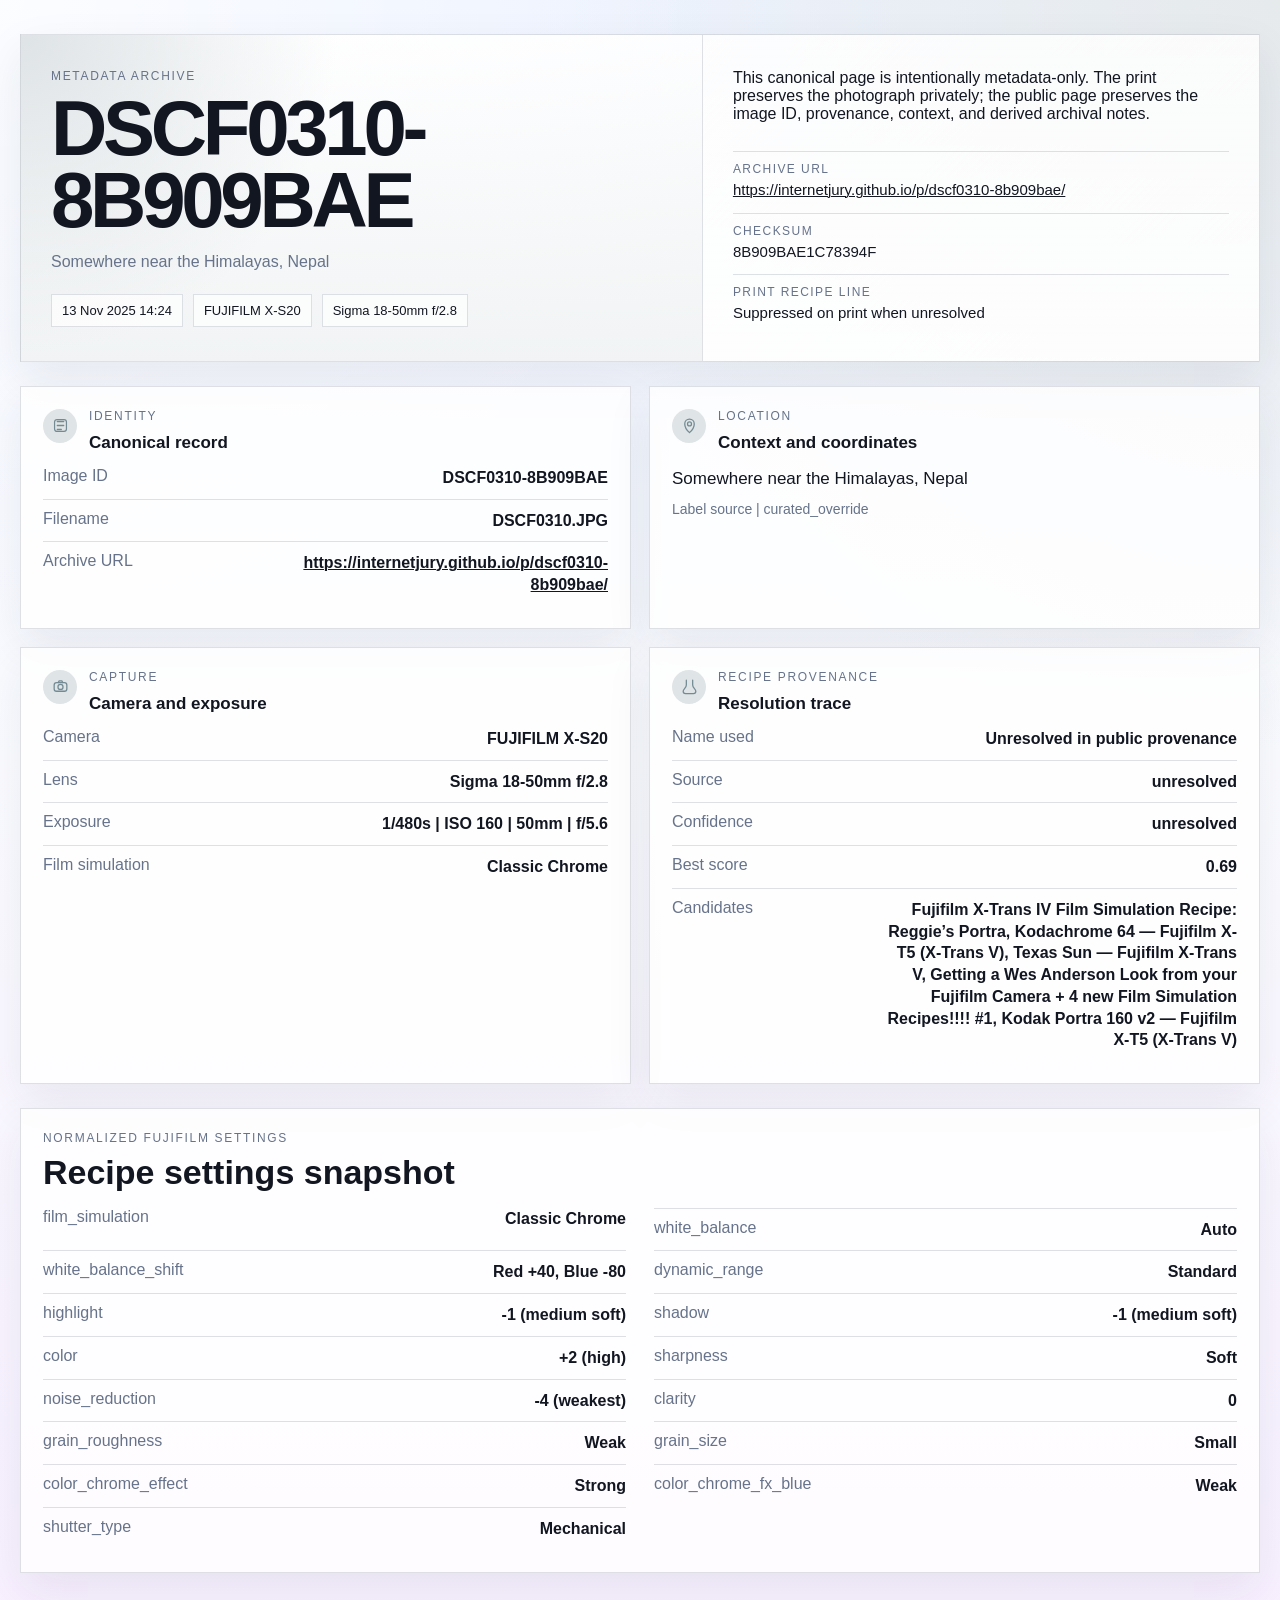
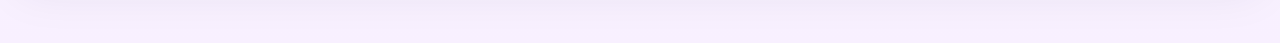
==== commit 41fd1559: "Publish photo archive" ====
--- a/p/dscf0310-8b909bae/index.html
+++ b/p/dscf0310-8b909bae/index.html
@@ -34,7 +34,7 @@
     <section class="meta-grid">
       <article class="meta-card">
         <div class="meta-card__header">
-          {IconSvg("identity")}
+          <span class="meta-card__icon" aria-hidden="true"><svg viewBox="0 0 24 24" fill="none"><path d="M8 7h8M8 12h8M8 17h5" stroke="currentColor" stroke-width="1.7" stroke-linecap="round"/><rect x="4.5" y="4.5" width="15" height="15" rx="3" stroke="currentColor" stroke-width="1.5"/></svg></span>
           <div>
             <p class="meta-card__eyebrow">Identity</p>
             <h3>Canonical record</h3>
@@ -49,7 +49,7 @@
 
       <article class="meta-card">
         <div class="meta-card__header">
-          {IconSvg("location")}
+          <span class="meta-card__icon" aria-hidden="true"><svg viewBox="0 0 24 24" fill="none"><path d="M12 21s6-5.25 6-11a6 6 0 1 0-12 0c0 5.75 6 11 6 11Z" stroke="currentColor" stroke-width="1.6"/><circle cx="12" cy="10" r="2.5" stroke="currentColor" stroke-width="1.6"/></svg></span>
           <div>
             <p class="meta-card__eyebrow">Location</p>
             <h3>Context and coordinates</h3>
@@ -63,7 +63,7 @@
 
       <article class="meta-card">
         <div class="meta-card__header">
-          {IconSvg("capture")}
+          <span class="meta-card__icon" aria-hidden="true"><svg viewBox="0 0 24 24" fill="none"><rect x="4" y="7" width="16" height="11" rx="3" stroke="currentColor" stroke-width="1.6"/><path d="M9 7l1.3-2h3.4L15 7" stroke="currentColor" stroke-width="1.6" stroke-linecap="round"/><circle cx="12" cy="12.5" r="3.2" stroke="currentColor" stroke-width="1.6"/></svg></span>
           <div>
             <p class="meta-card__eyebrow">Capture</p>
             <h3>Camera and exposure</h3>
@@ -79,7 +79,7 @@
 
       <article class="meta-card">
         <div class="meta-card__header">
-          {IconSvg("recipe")}
+          <span class="meta-card__icon" aria-hidden="true"><svg viewBox="0 0 24 24" fill="none"><path d="M8 4v6M16 4v6M8 10c0 4-4 5-4 8a3 3 0 0 0 3 3h10a3 3 0 0 0 3-3c0-3-4-4-4-8" stroke="currentColor" stroke-width="1.6" stroke-linecap="round"/></svg></span>
           <div>
             <p class="meta-card__eyebrow">Recipe provenance</p>
             <h3>Resolution trace</h3>
